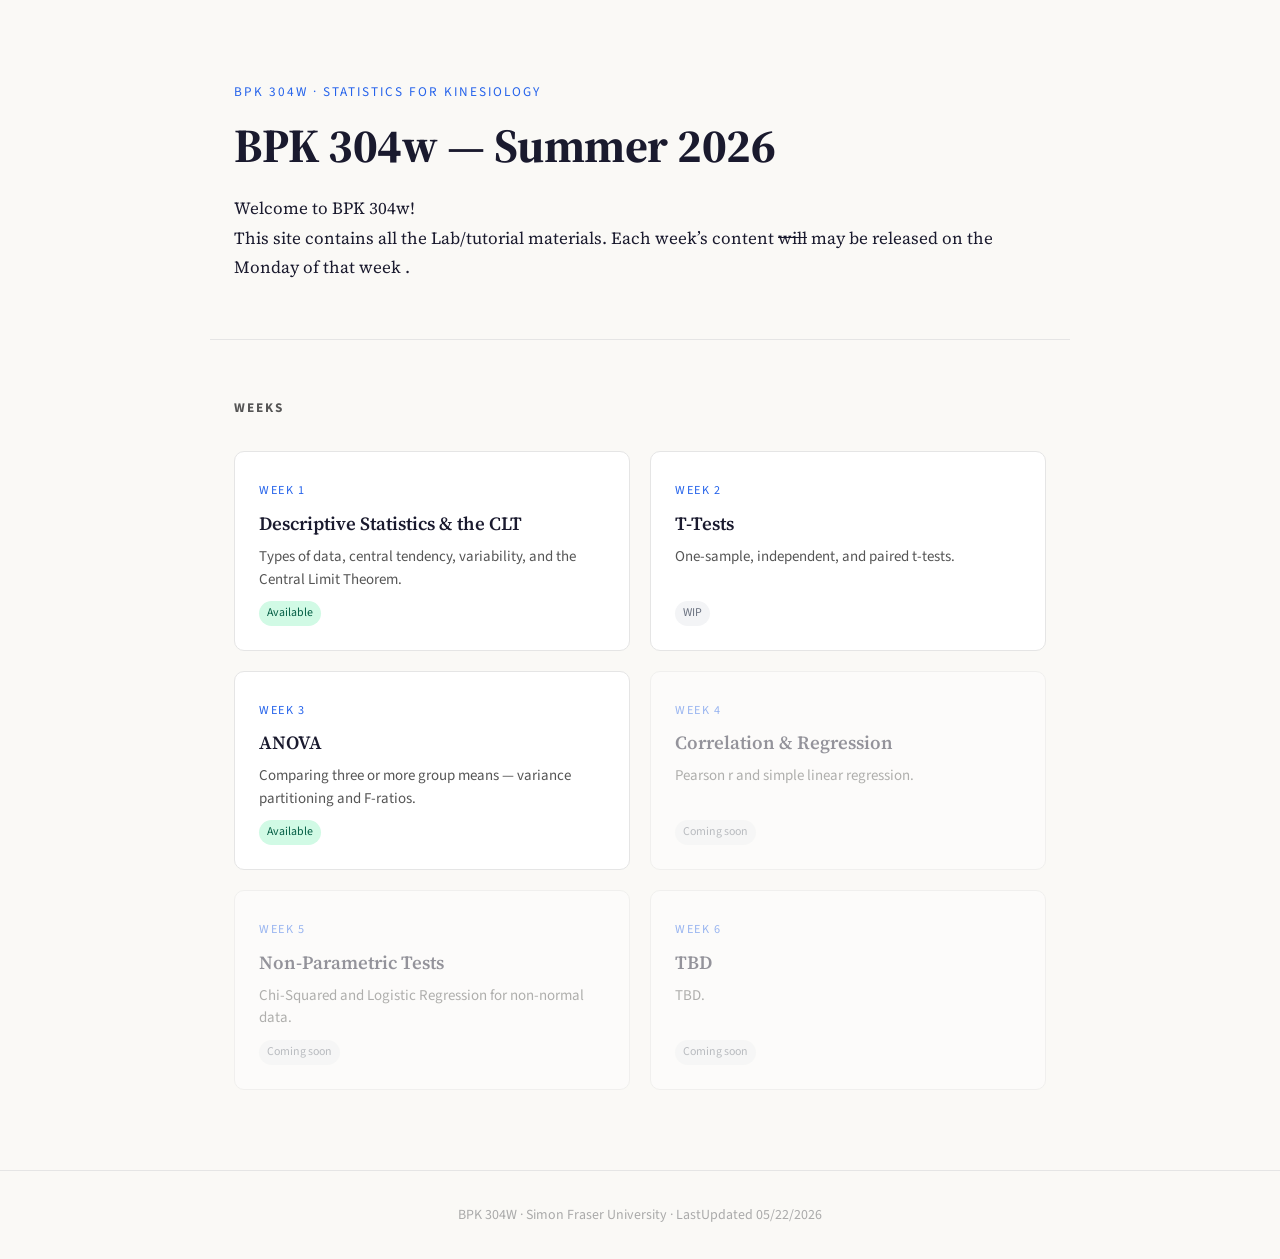
==== index.html @ 998274fd "Adding week 3 anova" ====
<!DOCTYPE html>
<html lang="en">
<head>
<meta charset="UTF-8">
<meta name="viewport" content="width=device-width, initial-scale=1.0">
<title>BPK 304w — Statistics for Kinesiology</title>
<link rel="preconnect" href="https://fonts.googleapis.com">
<link href="https://fonts.googleapis.com/css2?family=Source+Serif+4:ital,opsz,wght@0,8..60,300;0,8..60,400;0,8..60,600;0,8..60,700;1,8..60,300;1,8..60,400&family=Source+Sans+3:ital,wght@0,300;0,400;0,600;0,700;1,400&display=swap" rel="stylesheet">
<link rel="stylesheet" href="css/base.css">
<link rel="stylesheet" href="css/home.css">
</head>
<body>

<div class="hero">
  <div class="course-tag">BPK 304w · Statistics for Kinesiology</div>
  <h1>BPK 304w — Summer 2026</h1>
  <p>Welcome to BPK 304w!</p>
  <p>This site contains all the Lab/tutorial materials. Each week’s content <s>will</s> may be released on the Monday of that week . </p>
  
</div>

<div class="chapters">
  <h2>Weeks</h2>
  <div class="grid">

    <a class="card" href="chapters/normal-distribution.html">
      <div class="card-num">Week 1</div>
      <h3>Descriptive Statistics &amp; the CLT</h3>
      <p>Types of data, central tendency, variability, and the Central Limit Theorem.</p>
      <span class="badge ready">Available</span>
    </a>

    <a class="card" href="chapters/t-tests.html">
      <div class="card-num">Week 2</div>
      <h3>T-Tests</h3>
      <p>One-sample, independent, and paired t-tests.</p>
      <span class="badge coming">WIP</span>
    </a>

    <a class="card" href="chapters/anova.html">
      <div class="card-num">Week 3</div>
      <h3>ANOVA</h3>
      <p>Comparing three or more group means — variance partitioning and F-ratios.</p>
      <span class="badge ready">Available</span>
    </a>

    <a class="card disabled" href="chapters/correlation.html">
      <div class="card-num">Week 4</div>
      <h3>Correlation &amp; Regression</h3>
      <p>Pearson r and simple linear regression.</p>
      <span class="badge coming">Coming soon</span>
    </a>

    <a class="card disabled" href="chapters/nonparametric.html">
      <div class="card-num">Week 5</div>
      <h3>Non-Parametric Tests</h3>
      <p>Chi-Squared and Logistic Regression for non-normal data.</p>
      <span class="badge coming">Coming soon</span>
    </a>

    <a class="card disabled" href="chapters/signal-processing.html">
      <div class="card-num">Week 6</div>
      <h3>TBD</h3>
      <p>TBD.</p>
      <span class="badge coming">Coming soon</span>
    </a>

  </div>
</div>

<footer>BPK 304W · Simon Fraser University · LastUpdated 05/22/2026</footer>

</body>
</html>
---- css/base.css ----
:root {
  --serif: 'Source Serif 4', Georgia, serif;
  --sans: 'Source Sans 3', 'Helvetica Neue', sans-serif;
  --mono: 'JetBrains Mono', monospace;
  --bg: #faf9f6;
  --text: #1a1a2e;
  --text-secondary: #555;
  --accent: #2563eb;
  --accent-light: #dbeafe;
  --accent-dark: #1e40af;
  --green: #059669;
  --green-light: #d1fae5;
  --orange: #d97706;
  --orange-light: #fef3c7;
  --red: #dc2626;
  --red-light: #fee2e2;
  --border: #e5e5e5;
  --card-bg: #ffffff;
  --sidenote-bg: #f5f5f0;
}

*, *::before, *::after {
  box-sizing: border-box;
  margin: 0;
  padding: 0;
}

html {
  font-size: 17px;
  scroll-behavior: smooth;
}

body {
  font-family: var(--serif);
  color: var(--text);
  background: var(--bg);
  line-height: 1.75;
  -webkit-font-smoothing: antialiased;
}

.hero h1 {
  font-size: 2.8rem;
  font-weight: 700;
  line-height: 1.15;
  margin-bottom: 20px;
  letter-spacing: -0.5px;
}

.hero .subtitle {
  font-weight: 300;
  color: var(--text-secondary);
  line-height: 1.6;
}

footer {
  font-family: var(--sans);
}

@media (max-width: 640px) {
  .hero h1 {
    font-size: 1.8rem;
  }
}
---- css/home.css ----
.hero {
  max-width: 860px;
  margin: 0 auto;
  padding: 80px 24px 56px;
  border-bottom: 1px solid var(--border);
}

.hero .course-tag {
  font-family: var(--sans);
  font-size: 0.78rem;
  text-transform: uppercase;
  letter-spacing: 2px;
  color: var(--accent);
  margin-bottom: 16px;
}

.hero .subtitle {
  font-size: 1.2rem;
  max-width: 580px;
}

.chapters {
  max-width: 860px;
  margin: 0 auto;
  padding: 56px 24px 80px;
}

.chapters h2 {
  font-family: var(--sans);
  font-size: 0.78rem;
  text-transform: uppercase;
  letter-spacing: 2px;
  color: var(--text-secondary);
  margin-bottom: 32px;
}

.grid {
  display: grid;
  grid-template-columns: repeat(auto-fill, minmax(260px, 1fr));
  gap: 20px;
}

.card {
  background: var(--card-bg);
  border: 1px solid var(--border);
  border-radius: 10px;
  padding: 28px 24px 24px;
  text-decoration: none;
  color: inherit;
  display: flex;
  flex-direction: column;
  gap: 10px;
  transition: box-shadow 0.15s, border-color 0.15s, transform 0.15s;
}

.card:hover {
  box-shadow: 0 4px 20px rgba(0, 0, 0, 0.08);
  border-color: var(--accent);
  transform: translateY(-2px);
}

.card.disabled {
  opacity: 0.45;
  pointer-events: none;
  cursor: default;
}

.card-num {
  font-family: var(--sans);
  font-size: 0.72rem;
  text-transform: uppercase;
  letter-spacing: 1.5px;
  color: var(--accent);
}

.card h3 {
  font-size: 1.1rem;
  font-weight: 600;
  line-height: 1.3;
}

.card p {
  font-family: var(--sans);
  font-size: 0.88rem;
  color: var(--text-secondary);
  line-height: 1.5;
}

.badge {
  display: inline-block;
  font-family: var(--sans);
  font-size: 0.7rem;
  padding: 2px 8px;
  border-radius: 99px;
  margin-top: auto;
  align-self: flex-start;
}

.badge.ready {
  background: var(--green-light);
  color: #065f46;
}

.badge.coming {
  background: #f3f4f6;
  color: #6b7280;
}

footer {
  text-align: center;
  padding: 32px 24px;
  font-size: 0.82rem;
  color: #aaa;
  border-top: 1px solid var(--border);
}
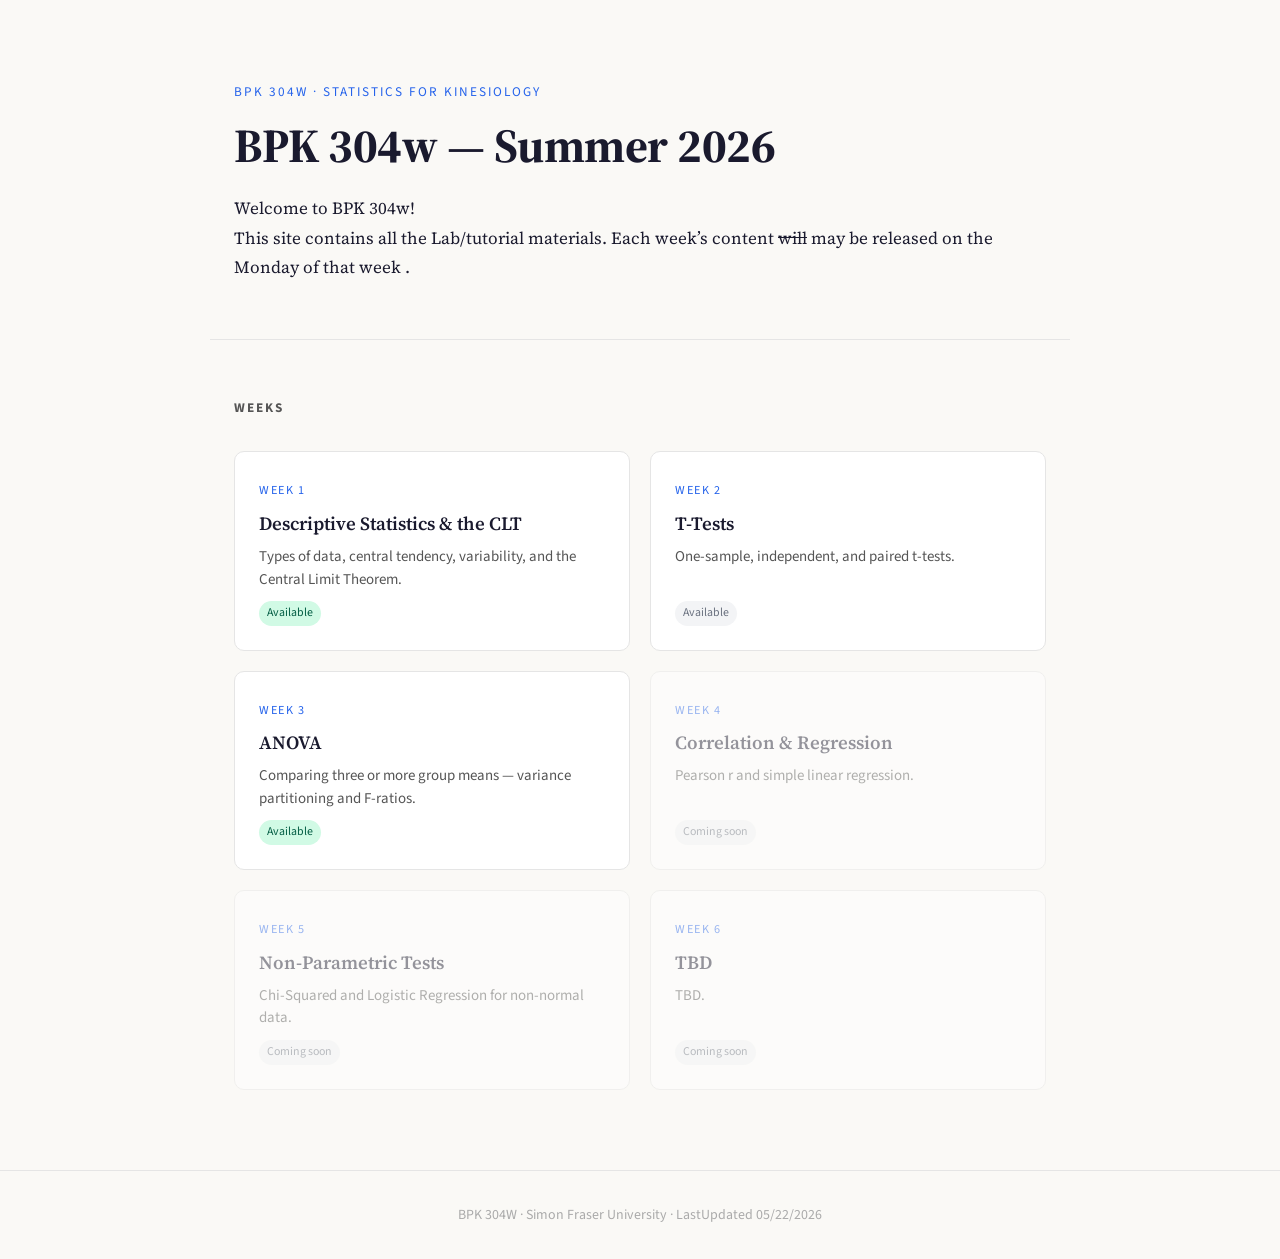
==== commit 07f50a80: "updated week3 interaction effect" ====
--- a/index.html
+++ b/index.html
@@ -34,7 +34,7 @@
       <div class="card-num">Week 2</div>
       <h3>T-Tests</h3>
       <p>One-sample, independent, and paired t-tests.</p>
-      <span class="badge coming">WIP</span>
+      <span class="badge coming">Available</span>
     </a>
 
     <a class="card" href="chapters/anova.html">
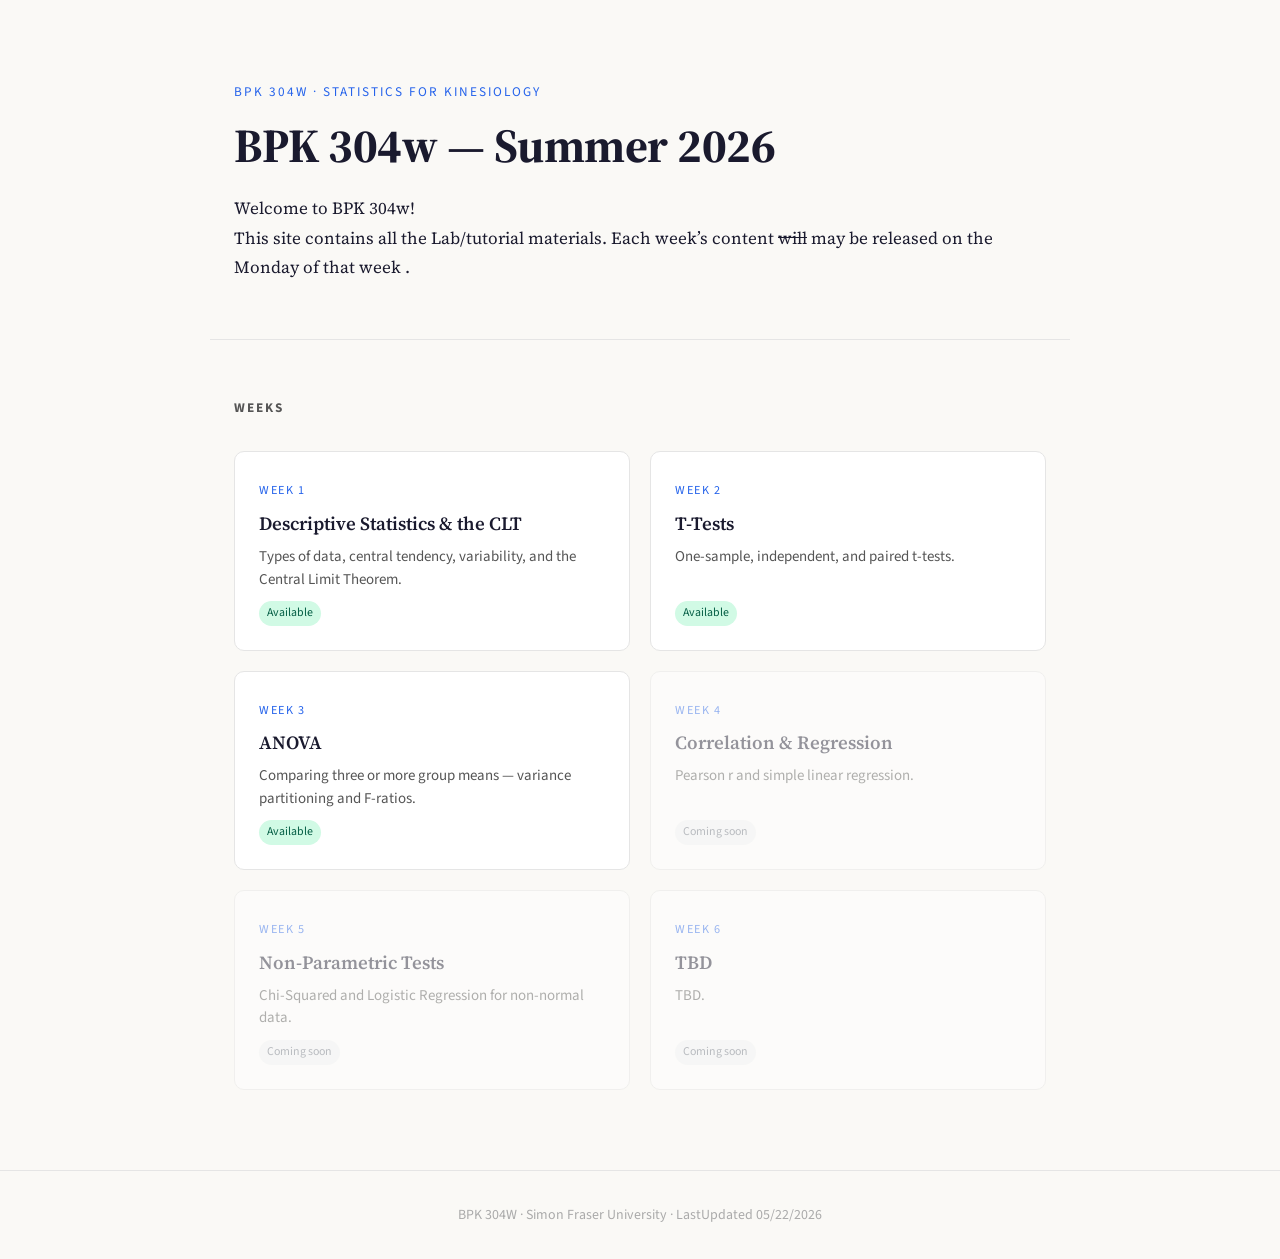
==== commit b3d1c89f: "updated index label" ====
--- a/index.html
+++ b/index.html
@@ -34,7 +34,7 @@
       <div class="card-num">Week 2</div>
       <h3>T-Tests</h3>
       <p>One-sample, independent, and paired t-tests.</p>
-      <span class="badge coming">Available</span>
+      <span class="badge ready">Available</span>
     </a>
 
     <a class="card" href="chapters/anova.html">
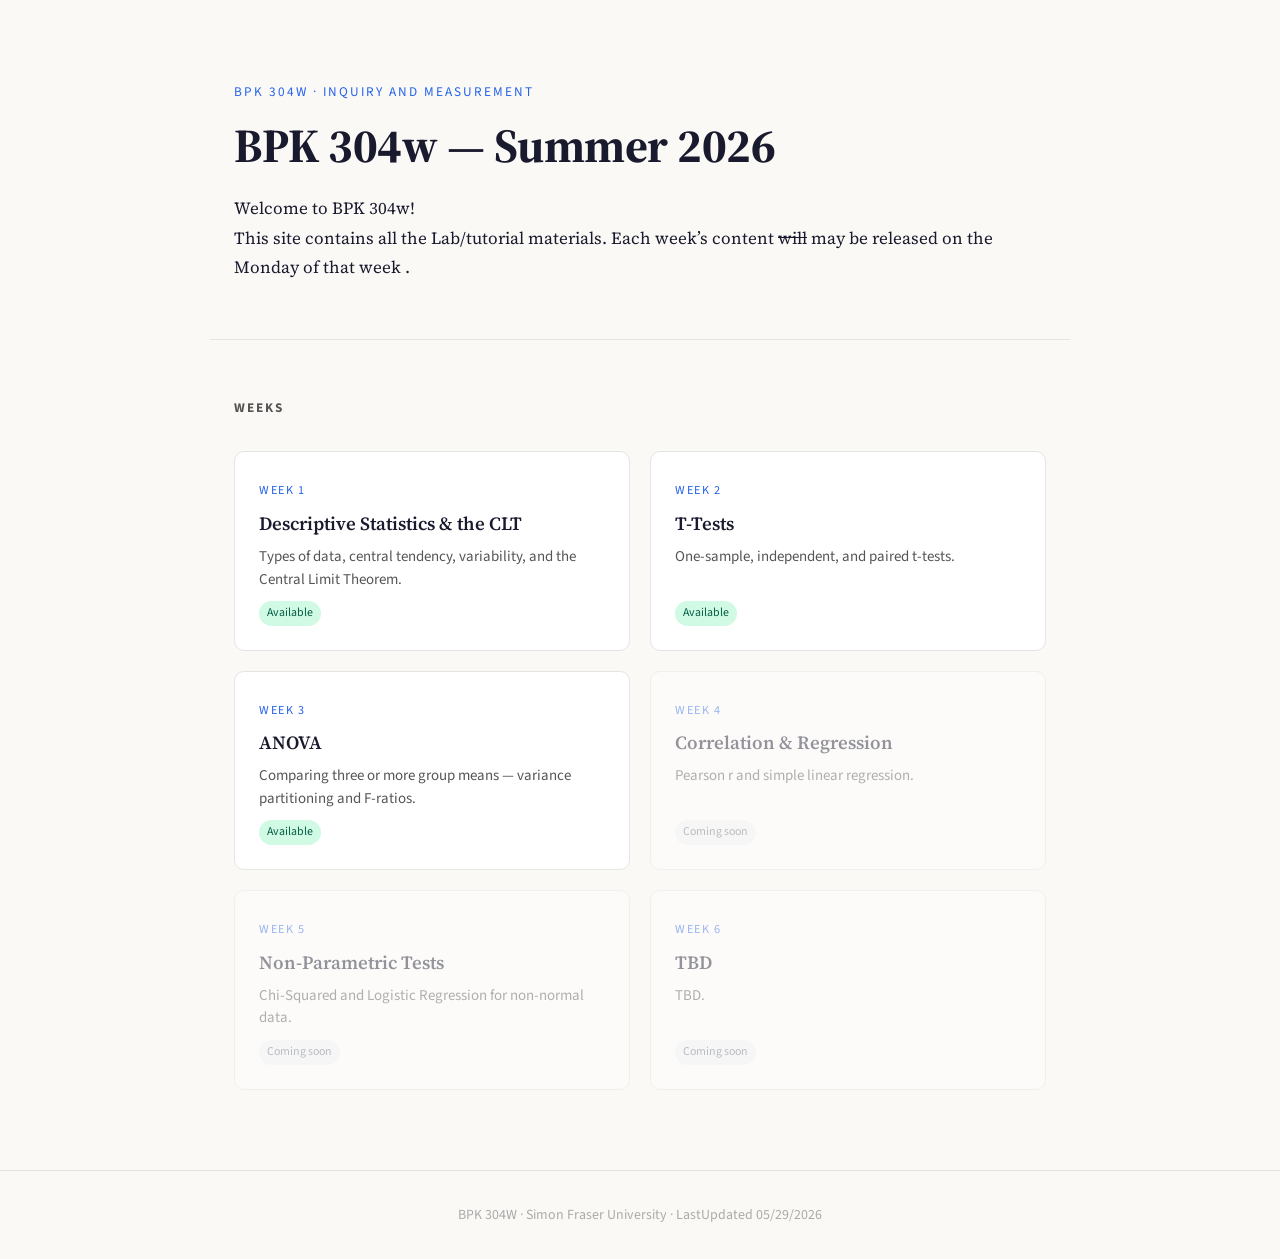
==== commit 9eb656b5: "updated simple effect analysis" ====
--- a/index.html
+++ b/index.html
@@ -3,7 +3,7 @@
 <head>
 <meta charset="UTF-8">
 <meta name="viewport" content="width=device-width, initial-scale=1.0">
-<title>BPK 304w — Statistics for Kinesiology</title>
+<title>BPK 304w — Inquiry and Measurement</title>
 <link rel="preconnect" href="https://fonts.googleapis.com">
 <link href="https://fonts.googleapis.com/css2?family=Source+Serif+4:ital,opsz,wght@0,8..60,300;0,8..60,400;0,8..60,600;0,8..60,700;1,8..60,300;1,8..60,400&family=Source+Sans+3:ital,wght@0,300;0,400;0,600;0,700;1,400&display=swap" rel="stylesheet">
 <link rel="stylesheet" href="css/base.css">
@@ -12,7 +12,7 @@
 <body>
 
 <div class="hero">
-  <div class="course-tag">BPK 304w · Statistics for Kinesiology</div>
+  <div class="course-tag">BPK 304w · Inquiry and Measurement</div>
   <h1>BPK 304w — Summer 2026</h1>
   <p>Welcome to BPK 304w!</p>
   <p>This site contains all the Lab/tutorial materials. Each week’s content <s>will</s> may be released on the Monday of that week . </p>
@@ -68,7 +68,7 @@
   </div>
 </div>
 
-<footer>BPK 304W · Simon Fraser University · LastUpdated 05/22/2026</footer>
+<footer>BPK 304W · Simon Fraser University · LastUpdated 05/29/2026</footer>
 
 </body>
 </html>
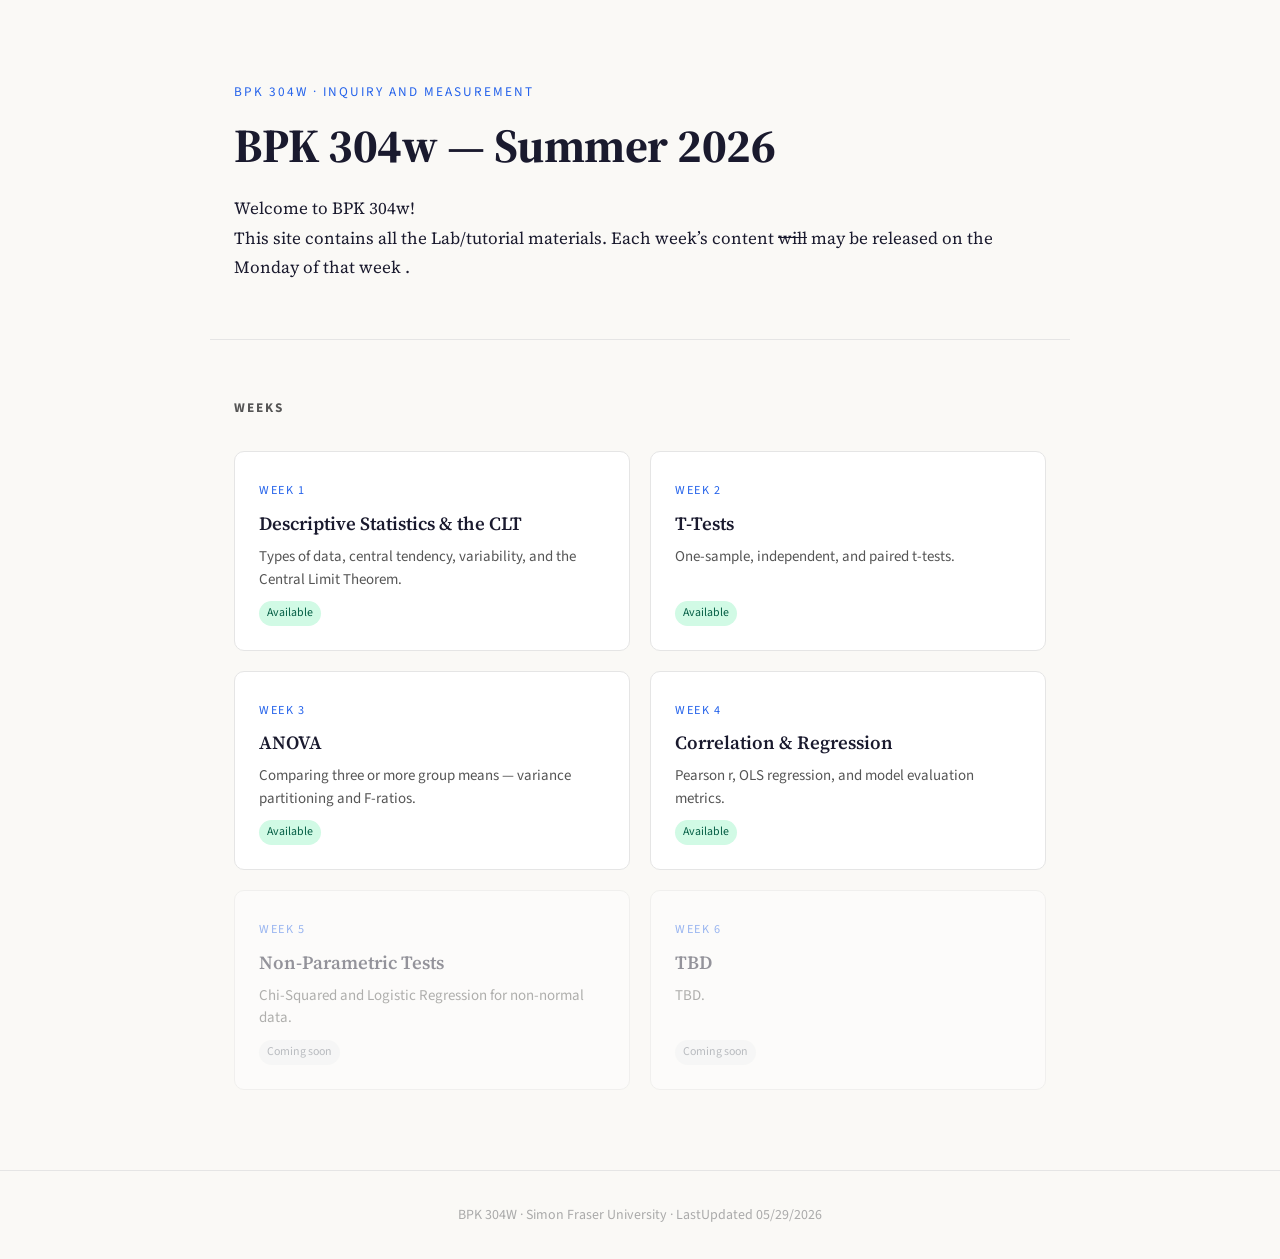
==== commit c7576bfc: "w4 regression" ====
--- a/index.html
+++ b/index.html
@@ -44,11 +44,11 @@
       <span class="badge ready">Available</span>
     </a>
 
-    <a class="card disabled" href="chapters/correlation.html">
+    <a class="card" href="chapters/correlation_regression.html">
       <div class="card-num">Week 4</div>
       <h3>Correlation &amp; Regression</h3>
-      <p>Pearson r and simple linear regression.</p>
-      <span class="badge coming">Coming soon</span>
+      <p>Pearson r, OLS regression, and model evaluation metrics.</p>
+      <span class="badge ready">Available</span>
     </a>
 
     <a class="card disabled" href="chapters/nonparametric.html">
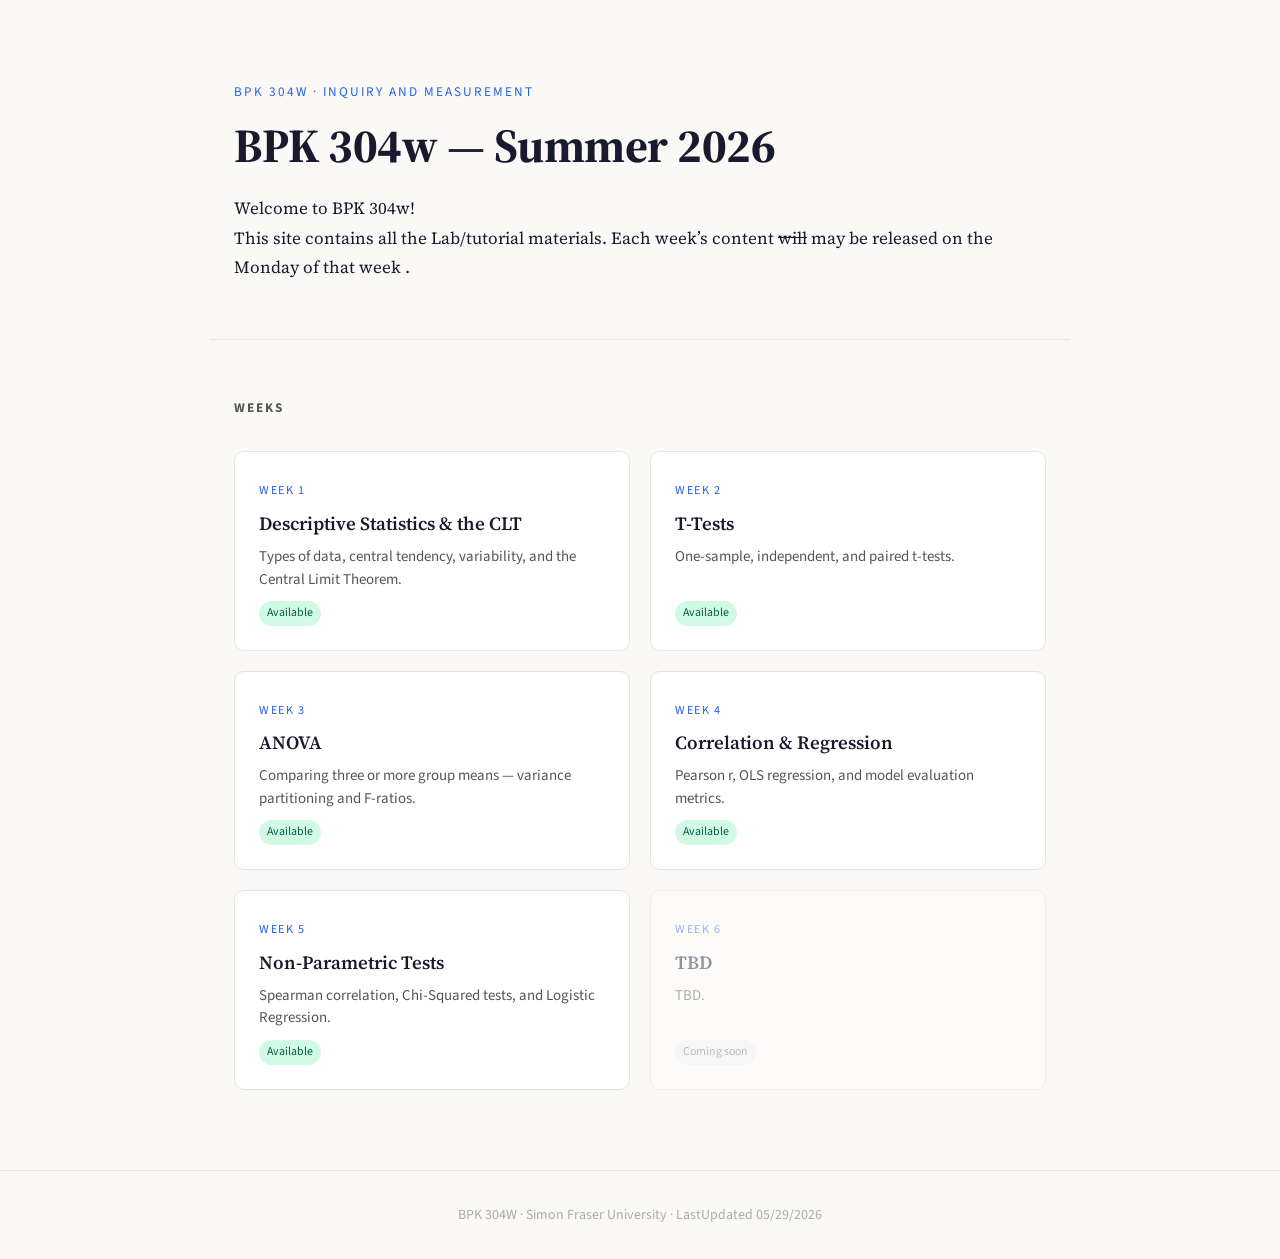
==== commit 0c457119: "week 5 draft" ====
--- a/index.html
+++ b/index.html
@@ -51,11 +51,11 @@
       <span class="badge ready">Available</span>
     </a>
 
-    <a class="card disabled" href="chapters/nonparametric.html">
+    <a class="card" href="chapters/nonparametric.html">
       <div class="card-num">Week 5</div>
       <h3>Non-Parametric Tests</h3>
-      <p>Chi-Squared and Logistic Regression for non-normal data.</p>
-      <span class="badge coming">Coming soon</span>
+      <p>Spearman correlation, Chi-Squared tests, and Logistic Regression.</p>
+      <span class="badge ready">Available</span>
     </a>
 
     <a class="card disabled" href="chapters/signal-processing.html">
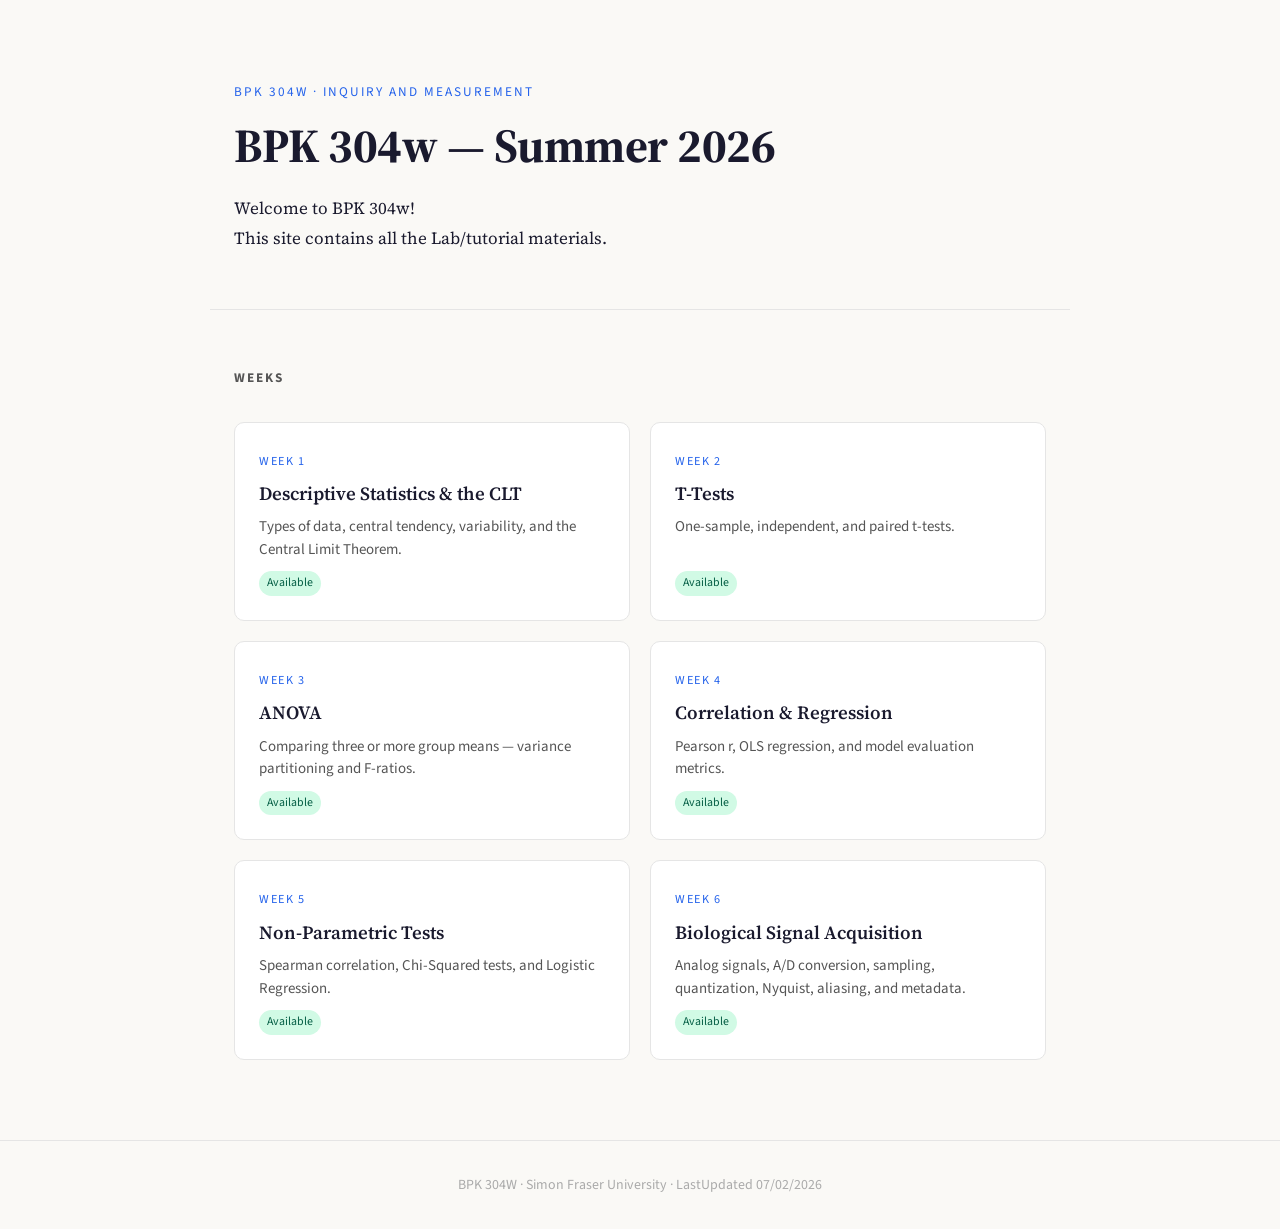
==== commit 07fdffb4: "week6 digital signal" ====
--- a/index.html
+++ b/index.html
@@ -15,7 +15,7 @@
   <div class="course-tag">BPK 304w · Inquiry and Measurement</div>
   <h1>BPK 304w — Summer 2026</h1>
   <p>Welcome to BPK 304w!</p>
-  <p>This site contains all the Lab/tutorial materials. Each week’s content <s>will</s> may be released on the Monday of that week . </p>
+  <p>This site contains all the Lab/tutorial materials. </p>
   
 </div>
 
@@ -58,17 +58,17 @@
       <span class="badge ready">Available</span>
     </a>
 
-    <a class="card disabled" href="chapters/signal-processing.html">
+    <a class="card" href="chapters/signal-processing.html">
       <div class="card-num">Week 6</div>
-      <h3>TBD</h3>
-      <p>TBD.</p>
-      <span class="badge coming">Coming soon</span>
+      <h3>Biological Signal Acquisition</h3>
+      <p>Analog signals, A/D conversion, sampling, quantization, Nyquist, aliasing, and metadata.</p>
+      <span class="badge ready">Available</span>
     </a>
 
   </div>
 </div>
 
-<footer>BPK 304W · Simon Fraser University · LastUpdated 05/29/2026</footer>
+<footer>BPK 304W · Simon Fraser University · LastUpdated 07/02/2026</footer>
 
 </body>
 </html>
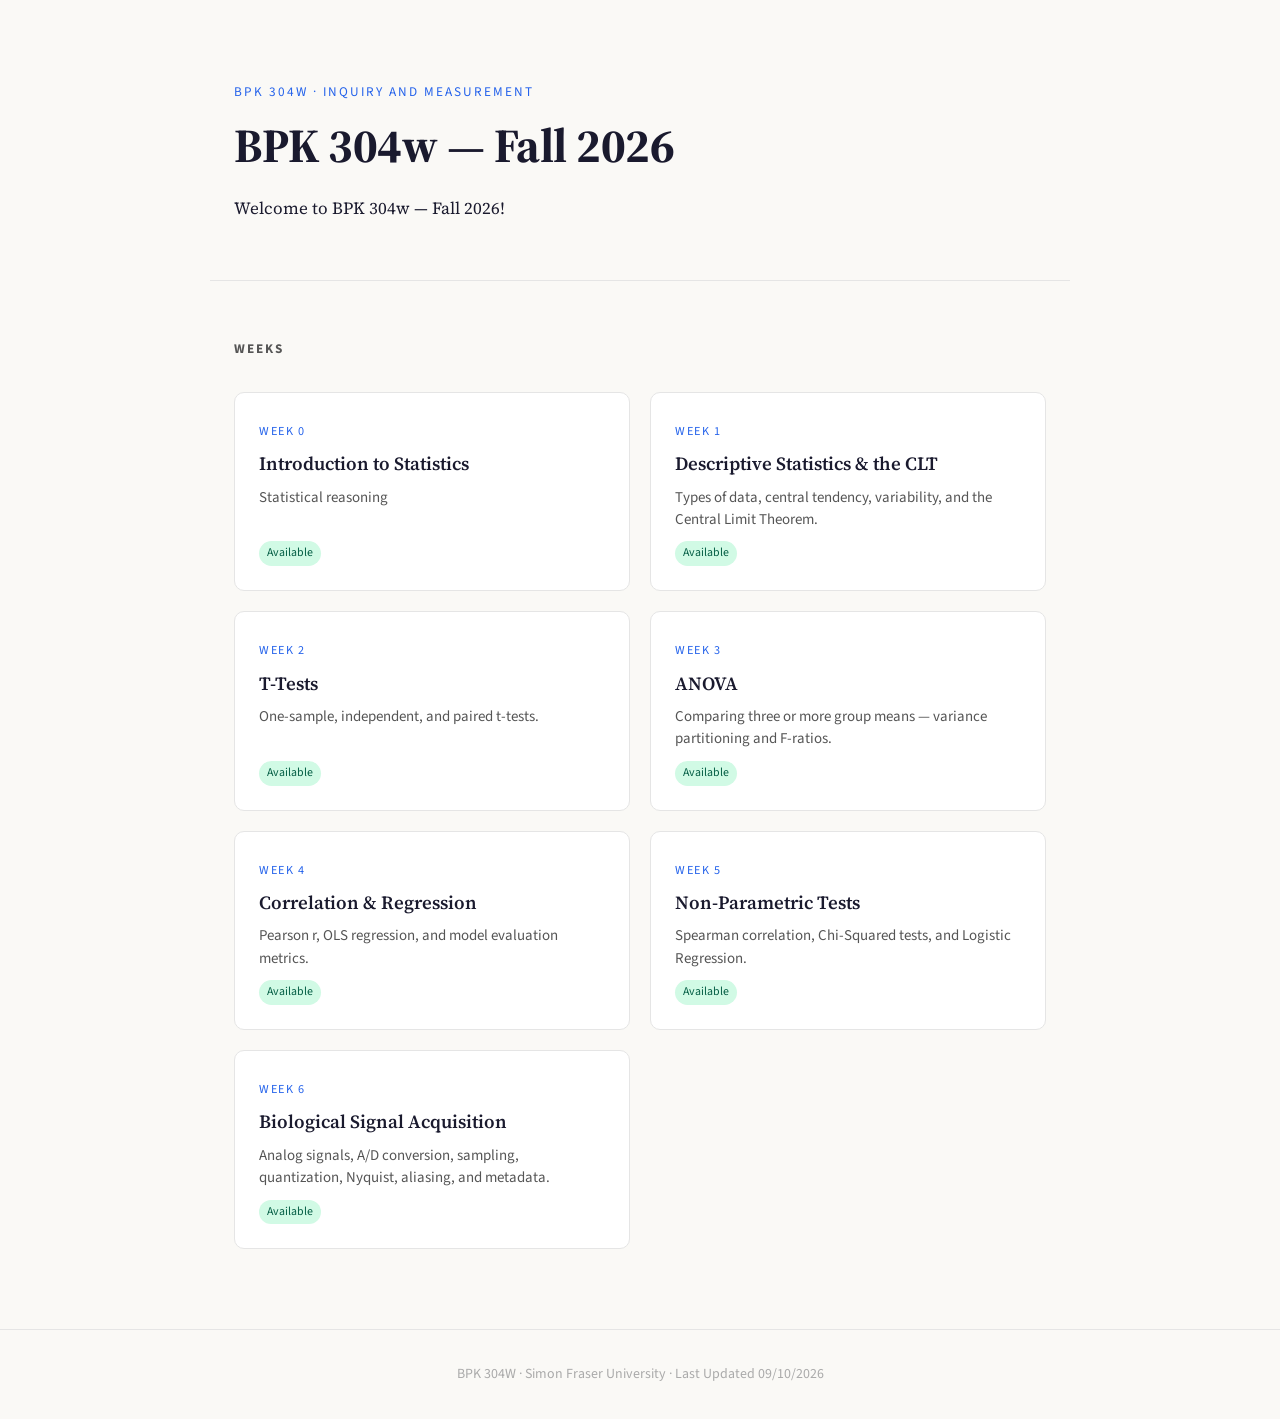
==== commit f4d0e393: "Adding week0 introduction" ====
--- a/index.html
+++ b/index.html
@@ -13,15 +13,20 @@
 
 <div class="hero">
   <div class="course-tag">BPK 304w · Inquiry and Measurement</div>
-  <h1>BPK 304w — Summer 2026</h1>
-  <p>Welcome to BPK 304w!</p>
-  <p>This site contains all the Lab/tutorial materials. </p>
-  
+  <h1>BPK 304w — Fall 2026</h1>
+  <p>Welcome to BPK 304w — Fall 2026!</p>  
 </div>
 
 <div class="chapters">
   <h2>Weeks</h2>
   <div class="grid">
+
+    <a class="card" href="chapters/introduction.html">
+      <div class="card-num">Week 0</div>
+      <h3>Introduction to Statistics</h3>
+      <p>Statistical reasoning</p>
+      <span class="badge ready">Available</span>
+    </a>
 
     <a class="card" href="chapters/normal-distribution.html">
       <div class="card-num">Week 1</div>
@@ -64,11 +69,10 @@
       <p>Analog signals, A/D conversion, sampling, quantization, Nyquist, aliasing, and metadata.</p>
       <span class="badge ready">Available</span>
     </a>
-
   </div>
 </div>
 
-<footer>BPK 304W · Simon Fraser University · LastUpdated 07/02/2026</footer>
+<footer>BPK 304W · Simon Fraser University · Last Updated 09/10/2026</footer>
 
 </body>
 </html>
